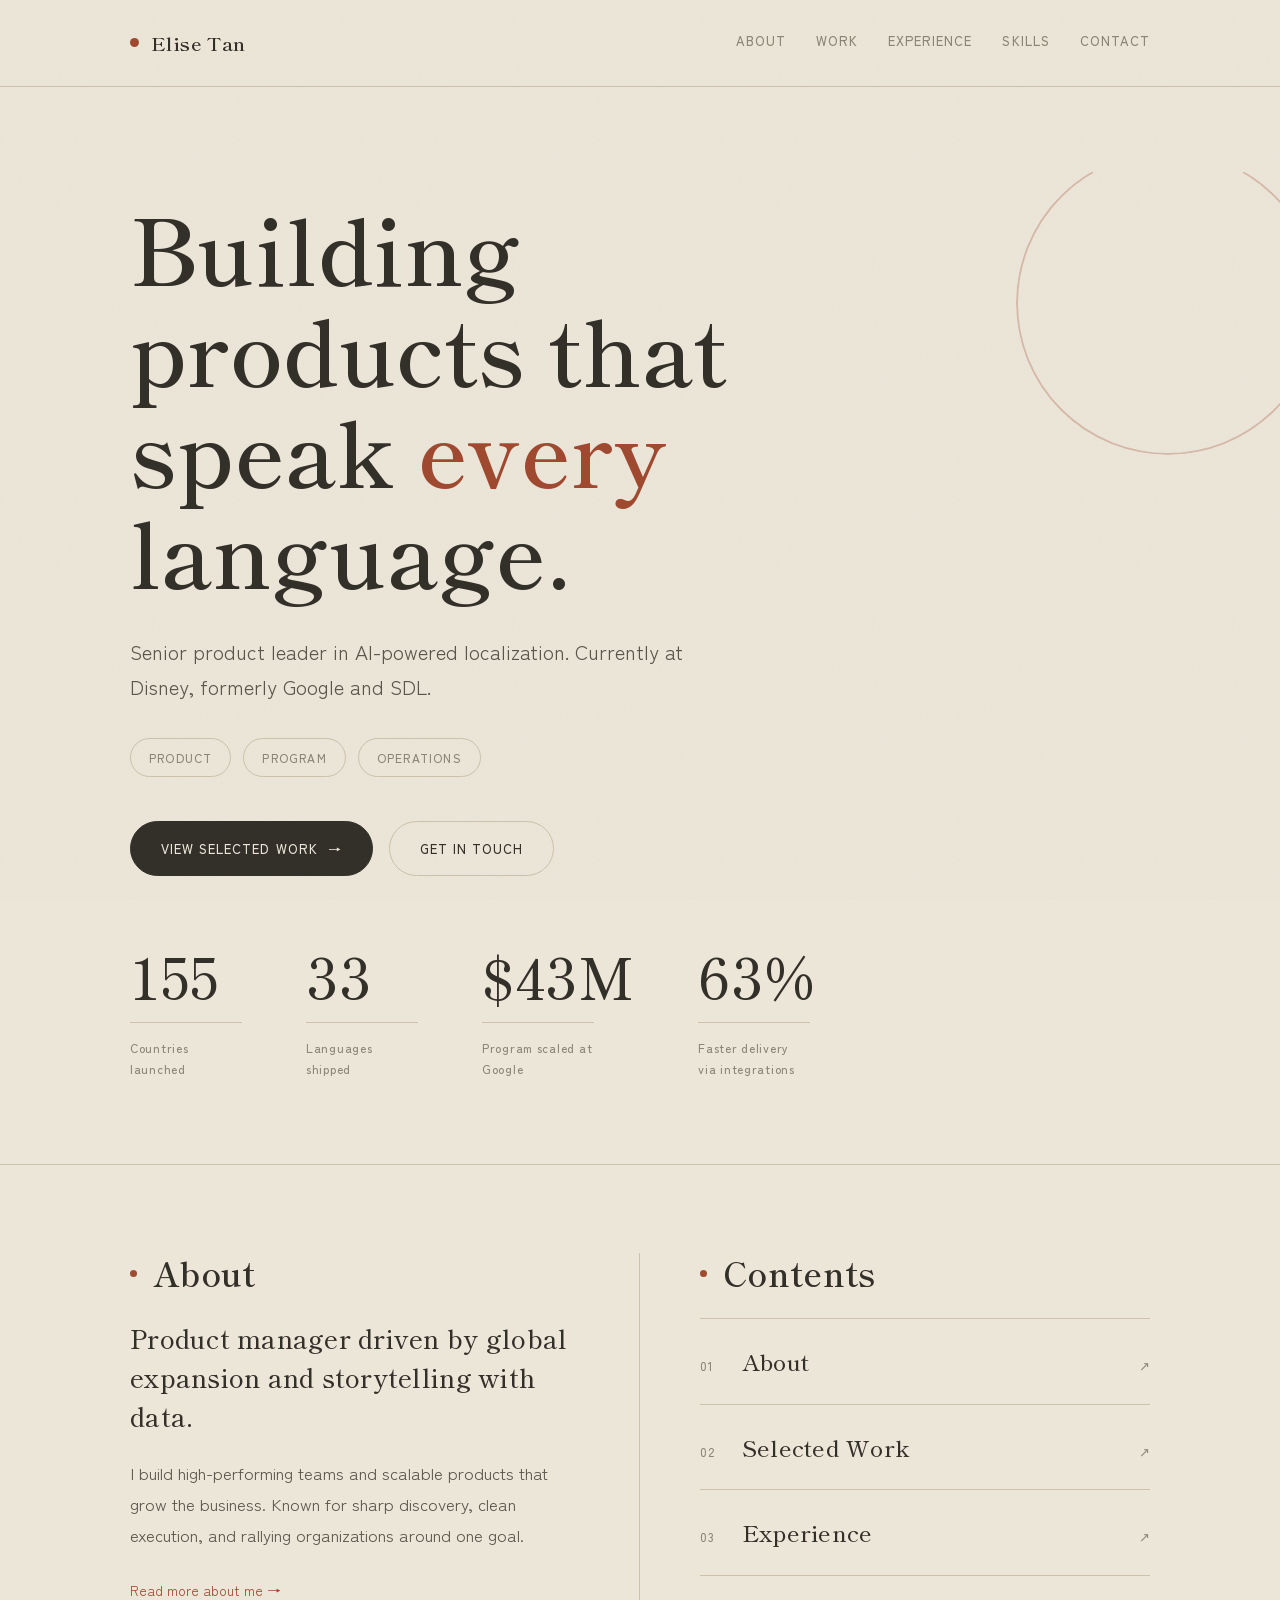
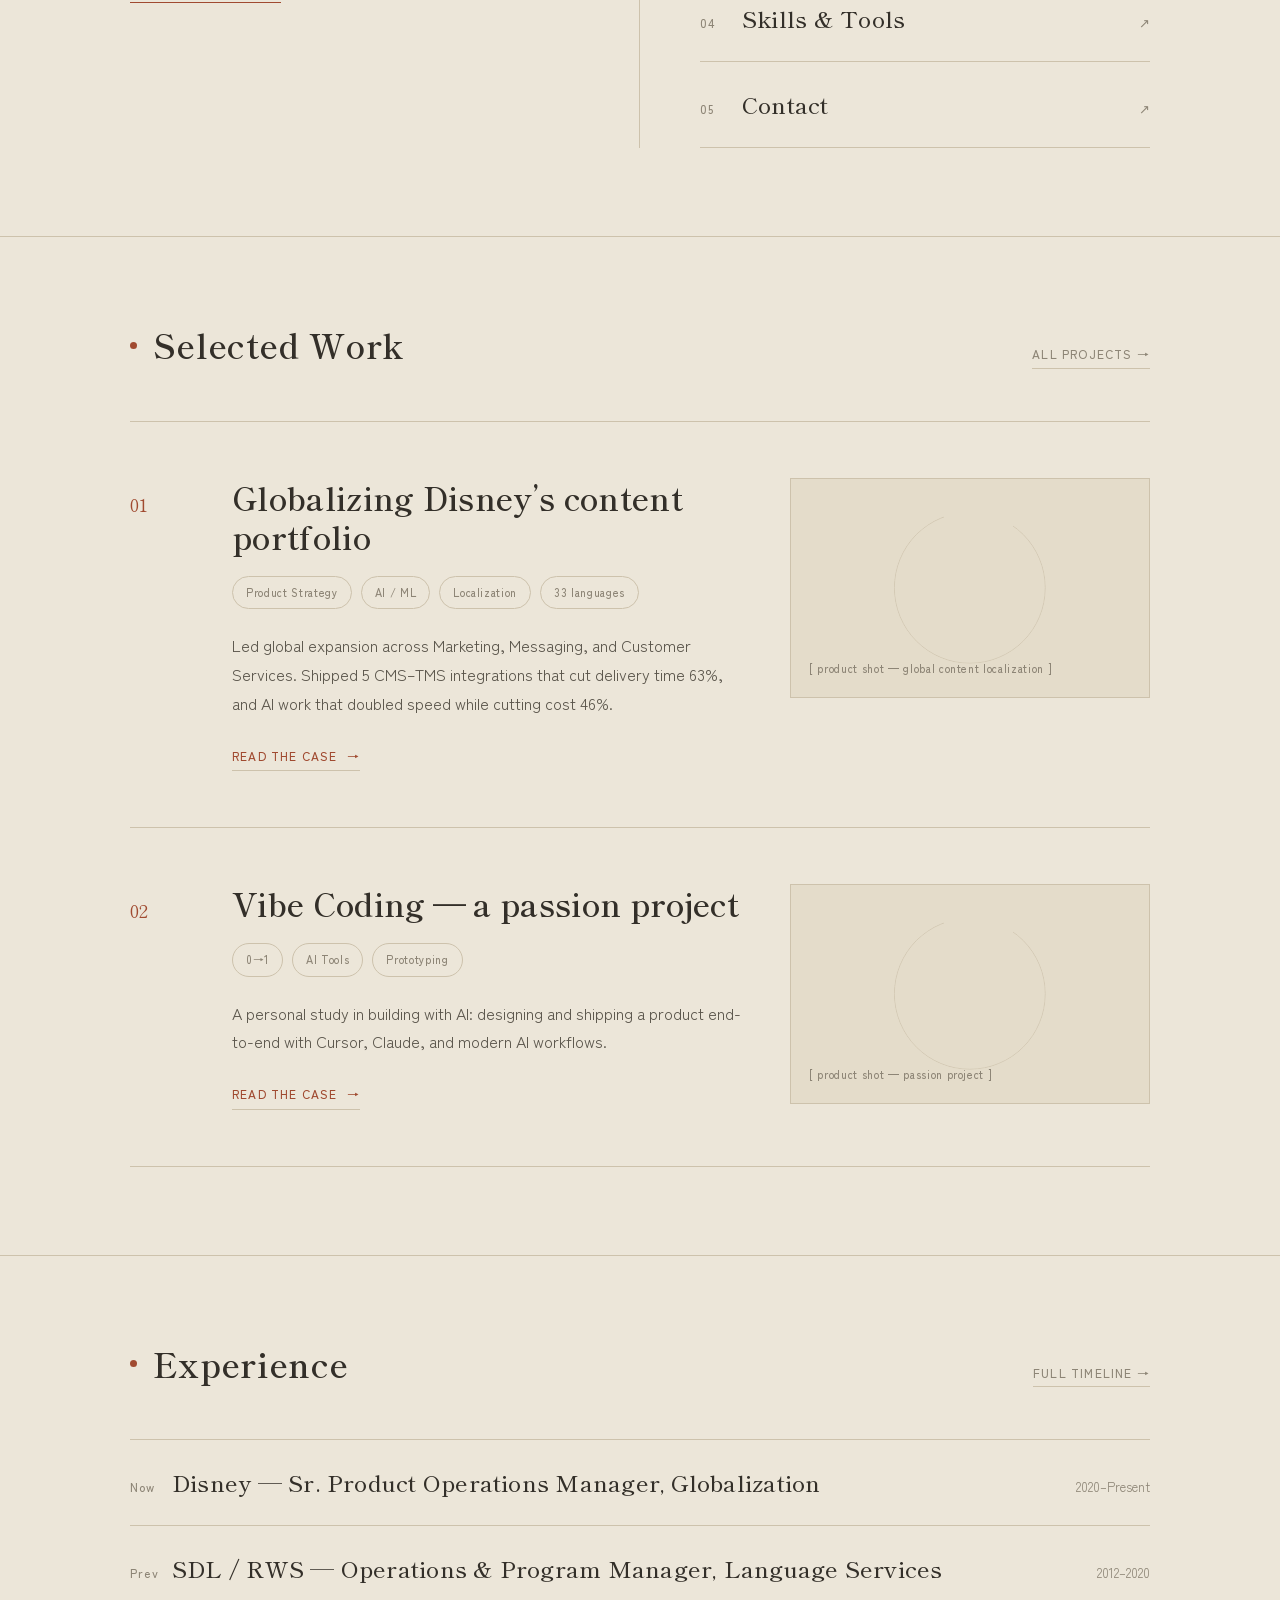
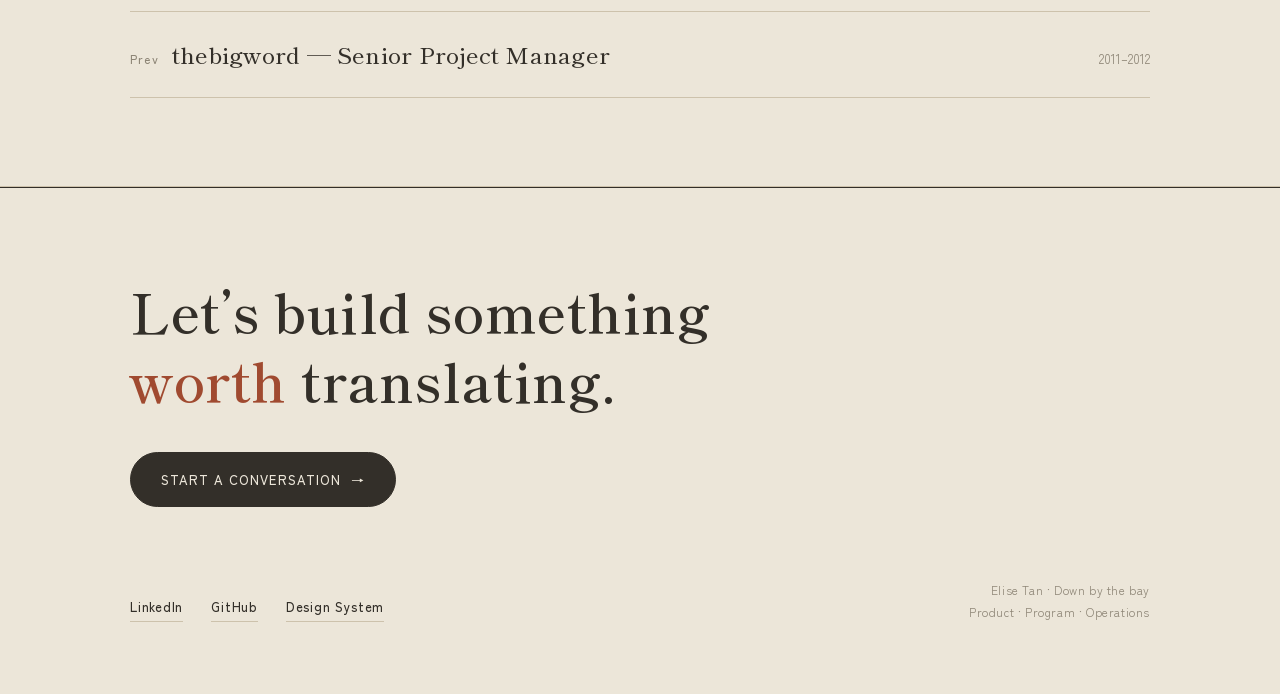
==== index.html @ db58aab1 "Initial Website" ====
<!DOCTYPE html>
<html lang="en">
<head>
<meta charset="UTF-8">
<meta name="viewport" content="width=device-width, initial-scale=1.0">
<title>Elise Tan — Product · Program · Operations</title>
<meta name="description" content="Senior product leader specializing in AI-powered localization. Currently at Disney, formerly Google & SDL.">
<link rel="preconnect" href="https://fonts.googleapis.com">
<link rel="preconnect" href="https://fonts.gstatic.com" crossorigin>
<link href="https://fonts.googleapis.com/css2?family=Shippori+Mincho:wght@400;500;600;700;800&family=Zen+Kaku+Gothic+New:wght@400;500;700&display=swap" rel="stylesheet">
<link rel="stylesheet" href="assets/site.css">
</head>
<body data-screen-label="Home">
  <header class="nav">
    <div class="nav-inner">
      <a class="mark" href="index.html"><span class="dot"></span>Elise Tan</a>
      <button class="nav-toggle" aria-expanded="false">Menu</button>
      <nav class="links">
        <a href="about.html">About</a>
        <a href="work.html">Work</a>
        <a href="experience.html">Experience</a>
        <a href="skills.html">Skills</a>
        <a href="contact.html">Contact</a>
      </nav>
    </div>
  </header>

  <main>
    <!-- HERO -->
    <section class="hero-section">
      <div class="wrap">
        <h1 class="hero-h1 reveal">Building products that speak <em>every</em> language.</h1>
        <p class="hero-lede reveal" data-delay="80">Senior product leader in AI-powered localization. Currently at Disney, formerly Google and SDL.</p>
        <div class="hero-tags reveal" data-delay="140">
          <span>Product</span><span>Program</span><span>Operations</span>
        </div>
        <div class="hero-cta reveal" data-delay="180">
          <a class="btn solid" href="work.html">View selected work <span class="arr">→</span></a>
          <a class="btn ghost" href="contact.html">Get in touch</a>
        </div>
        <div class="stats reveal" data-delay="240">
          <div class="stat"><div class="n">155</div><div class="t">Countries launched</div></div>
          <div class="stat"><div class="n">33</div><div class="t">Languages shipped</div></div>
          <div class="stat"><div class="n">$43M</div><div class="t">Program scaled at Google</div></div>
          <div class="stat"><div class="n">63%</div><div class="t">Faster delivery via integrations</div></div>
        </div>
      </div>
    </section>

    <!-- ABOUT + CONTENTS -->
    <section class="block">
      <div class="wrap two-col">
        <div class="col divide reveal">
          <div class="sec-head" style="margin-bottom:24px;"><h2>About</h2></div>
          <div class="prose">
            <p class="big">Product manager driven by global expansion and storytelling with data.</p>
            <p>I build high-performing teams and scalable products that grow the business. Known for sharp discovery, clean execution, and rallying organizations around one goal.</p>
            <p><a href="about.html" style="font-family:var(--sans);font-size:14px;color:var(--accent);text-decoration:none;border-bottom:1px solid var(--accent);padding-bottom:2px;">Read more about me →</a></p>
          </div>
        </div>
        <div class="col divide reveal" data-delay="100">
          <div class="sec-head" style="margin-bottom:24px;"><h2>Contents</h2></div>
          <ul class="toc">
            <li><a href="about.html"><span class="num">01</span><span class="nm">About</span><span class="pg">↗</span></a></li>
            <li><a href="work.html"><span class="num">02</span><span class="nm">Selected Work</span><span class="pg">↗</span></a></li>
            <li><a href="experience.html"><span class="num">03</span><span class="nm">Experience</span><span class="pg">↗</span></a></li>
            <li><a href="skills.html"><span class="num">04</span><span class="nm">Skills &amp; Tools</span><span class="pg">↗</span></a></li>
            <li><a href="contact.html"><span class="num">05</span><span class="nm">Contact</span><span class="pg">↗</span></a></li>
          </ul>
        </div>
      </div>
    </section>

    <!-- SELECTED WORK -->
    <section class="block">
      <div class="wrap">
        <div class="sec-head reveal"><h2>Selected Work</h2><a class="link" href="work.html">All projects →</a></div>
        <article class="piece reveal">
          <div class="pn">01</div>
          <div>
            <h3><a href="work-disney.html">Globalizing Disney’s content portfolio</a></h3>
            <div class="tags"><span class="tag">Product Strategy</span><span class="tag">AI / ML</span><span class="tag">Localization</span><span class="tag">33 languages</span></div>
            <p>Led global expansion across Marketing, Messaging, and Customer Services. Shipped 5 CMS–TMS integrations that cut delivery time 63%, and AI work that doubled speed while cutting cost 46%.</p>
            <a class="more" href="work-disney.html">Read the case <span class="arr">→</span></a>
          </div>
          <a href="work-disney.html" class="ph med" style="text-decoration:none;"><span class="cap">[ product shot — global content localization ]</span></a>
        </article>
        <article class="piece reveal">
          <div class="pn">02</div>
          <div>
            <h3><a href="work-vibe.html">Vibe Coding — a passion project</a></h3>
            <div class="tags"><span class="tag">0→1</span><span class="tag">AI Tools</span><span class="tag">Prototyping</span></div>
            <p>A personal study in building with AI: designing and shipping a product end-to-end with Cursor, Claude, and modern AI workflows.</p>
            <a class="more" href="work-vibe.html">Read the case <span class="arr">→</span></a>
          </div>
          <a href="work-vibe.html" class="ph med" style="text-decoration:none;"><span class="cap">[ product shot — passion project ]</span></a>
        </article>
      </div>
    </section>

    <!-- EXPERIENCE PEEK -->
    <section class="block">
      <div class="wrap">
        <div class="sec-head reveal"><h2>Experience</h2><a class="link" href="experience.html">Full timeline →</a></div>
        <div class="reveal">
          <ul class="toc">
            <li><a href="experience.html"><span class="num">Now</span><span class="nm">Disney — Sr. Product Operations Manager, Globalization</span><span class="pg">2020–Present</span></a></li>
            <li><a href="experience.html"><span class="num">Prev</span><span class="nm">SDL / RWS — Operations &amp; Program Manager, Language Services</span><span class="pg">2012–2020</span></a></li>
            <li><a href="experience.html"><span class="num">Prev</span><span class="nm">thebigword — Senior Project Manager</span><span class="pg">2011–2012</span></a></li>
          </ul>
        </div>
      </div>
    </section>
  </main>

  <footer class="site-footer">
    <div class="wrap">
      <div class="cta reveal">
        <h2>Let’s build something<br><em>worth</em> translating.</h2>
        <a class="btn solid" href="contact.html">Start a conversation <span class="arr">→</span></a>
      </div>
      <div class="ft-bottom">
        <div class="ft-links">
          <a href="https://www.linkedin.com/in/elisetan" target="_blank" rel="noopener">LinkedIn</a>
          <a href="https://github.com/etantechpm" target="_blank" rel="noopener">GitHub</a>
          <a href="design-system.html">Design System</a>
        </div>
        <div class="colophon">Elise Tan · Down by the bay<br>Product · Program · Operations</div>
      </div>
    </div>
  </footer>

  <script src="assets/site.js"></script>
</body>
</html>
---- assets/site.css ----
/* ============================================================
   Elise Tan — Portfolio
   侘寂 WABI-SABI — washi paper, sumi ink, one quiet seal accent
   ============================================================ */
:root{
  /* washi paper & sumi ink — warm, low-contrast, imperfect */
  --washi:#ece6d9;
  --washi-2:#e4dcca;
  --card:#f1ecdf;
  --sumi:#332f29;
  --sumi-soft:#5b564c;
  --muted:#8d8576;
  --line:#cdc2ac;            /* soft warm hairline */
  --seal:#a04a30;            /* muted persimmon — the hanko seal */
  --moss:#6f7256;            /* rare secondary */

  /* legacy hooks so older inline styles resolve quietly */
  --ink:#332f29;
  --ink-soft:#5b564c;
  --paper:#ece6d9;
  --paper-2:#e4dcca;
  --rule:#b6ab93;
  --accent:#a04a30;
  --accent-deep:#874027;
  --accent-tint:rgba(160,74,48,0.12);
  /* neutralise any leftover Memphis references → all become quiet seal/ink */
  --pink:#a04a30; --cyan:#6f7256; --yellow:#b89a5e; --blue:#5b564c;

  --mincho:'Shippori Mincho','Hiragino Mincho ProN',serif;
  --gothic:'Zen Kaku Gothic New','Hiragino Kaku Gothic ProN',system-ui,sans-serif;
  --display:var(--mincho);
  --sans:var(--gothic);
  --serif:var(--mincho);

  --maxw:1140px;
  --pad:60px;
}

*{box-sizing:border-box;margin:0;padding:0;}
html{scroll-behavior:smooth;}
body{
  background:var(--washi);
  color:var(--sumi);
  font-family:var(--gothic);
  -webkit-font-smoothing:antialiased;
  line-height:1.78;
  font-size:16.5px;
  font-weight:400;
}
/* faint paper grain — texture, not imagery */
body::after{
  content:"";position:fixed;inset:0;pointer-events:none;z-index:9990;
  opacity:.05;mix-blend-mode:multiply;
  background-image:url("data:image/svg+xml,%3Csvg xmlns='http://www.w3.org/2000/svg' width='180' height='180'%3E%3Cfilter id='n'%3E%3CfeTurbulence type='fractalNoise' baseFrequency='0.85' numOctaves='2' stitchTiles='stitch'/%3E%3C/filter%3E%3Crect width='100%25' height='100%25' filter='url(%23n)'/%3E%3C/svg%3E");
}
::selection{background:rgba(160,74,48,0.18);color:var(--seal);}
a{color:inherit;}
img{max-width:100%;display:block;}

.wrap{max-width:var(--maxw);margin:0 auto;padding:0 var(--pad);}

.label{font-family:var(--gothic);font-size:11px;letter-spacing:0.28em;text-transform:uppercase;color:var(--muted);font-weight:500;}
.serif-em,em{font-style:normal;color:var(--seal);}

h1,h2,h3,h4{font-family:var(--mincho);font-weight:600;letter-spacing:0.01em;line-height:1.2;}

/* ============================================================
   NAV — quiet hairline
   ============================================================ */
.nav{position:sticky;top:0;z-index:50;background:color-mix(in srgb,var(--washi) 90%,transparent);backdrop-filter:saturate(120%) blur(8px);border-bottom:1px solid var(--line);}
.nav-inner{display:flex;justify-content:space-between;align-items:center;max-width:var(--maxw);margin:0 auto;padding:26px var(--pad);}
.nav .mark{font-family:var(--mincho);font-weight:600;letter-spacing:0.02em;font-size:19px;text-decoration:none;color:var(--sumi);white-space:nowrap;display:flex;align-items:center;gap:12px;}
.nav .mark .dot{width:9px;height:9px;border-radius:50%;background:var(--seal);}
.nav .links{display:flex;gap:30px;align-items:baseline;}
.nav .links a{font-family:var(--gothic);font-size:13px;font-weight:500;letter-spacing:0.08em;text-transform:uppercase;color:var(--muted);text-decoration:none;padding-bottom:4px;border-bottom:1px solid transparent;transition:color .3s,border-color .3s;}
.nav .links a:hover{color:var(--sumi);}
.nav .links a.active{color:var(--sumi);border-color:var(--seal);}
.nav-toggle{display:none;background:none;border:0;cursor:pointer;font-family:var(--gothic);font-size:12px;letter-spacing:0.08em;text-transform:uppercase;color:var(--sumi);}

/* ============================================================
   PAGE HEADER — heading-first, generous ma, vertical label
   ============================================================ */
.page-head{position:relative;padding:104px 0 72px;border-bottom:1px solid var(--line);}
.page-head .wrap{display:flex;flex-direction:column;position:relative;}
.page-head h1{order:1;font-family:var(--mincho);font-size:clamp(42px,6.4vw,76px);line-height:1.12;font-weight:600;letter-spacing:0.005em;margin-bottom:32px;max-width:18ch;}
.page-head .lede{order:2;max-width:600px;font-size:19px;line-height:1.75;color:var(--sumi-soft);font-weight:400;}
.page-head .kicker{order:3;position:absolute;top:4px;right:0;display:flex;flex-direction:column;align-items:center;gap:16px;writing-mode:vertical-rl;text-orientation:mixed;}
.page-head .kicker .dot{width:11px;height:11px;border-radius:50%;background:var(--seal);}
.page-head .kicker .label{font-size:12px;letter-spacing:0.32em;color:var(--muted);}

/* ============================================================
   SECTION SCAFFOLD
   ============================================================ */
section.block{padding:88px 0;border-bottom:1px solid var(--line);}
.sec-head{display:flex;justify-content:space-between;align-items:baseline;margin-bottom:52px;gap:24px;flex-wrap:wrap;}
.sec-head h2{font-family:var(--mincho);font-size:clamp(24px,3.2vw,34px);font-weight:600;letter-spacing:0.01em;display:flex;align-items:baseline;gap:16px;}
.sec-head h2::before{content:"";align-self:center;width:7px;height:7px;border-radius:50%;background:var(--seal);flex:none;}
.sec-head .link{font-family:var(--gothic);font-size:12px;font-weight:500;letter-spacing:0.1em;text-transform:uppercase;color:var(--muted);text-decoration:none;border-bottom:1px solid var(--line);padding-bottom:3px;transition:color .3s,border-color .3s;}
.sec-head .link:hover{color:var(--seal);border-color:var(--seal);}

/* stats */
.stats{display:flex;gap:64px;flex-wrap:wrap;}
.stats .stat .n{font-family:var(--mincho);font-size:clamp(40px,5vw,56px);font-weight:500;letter-spacing:0.01em;line-height:1;}
.stats .stat .n em{color:var(--seal);}
.stats .stat .t{font-family:var(--gothic);font-size:12px;font-weight:500;letter-spacing:0.06em;color:var(--muted);margin-top:18px;max-width:16ch;padding-top:14px;border-top:1px solid var(--line);}

/* two-column */
.two-col{display:grid;grid-template-columns:1fr 1fr;gap:0;}
.two-col .col.divide:first-child{padding-right:var(--pad);border-right:1px solid var(--line);}
.two-col .col.divide:last-child{padding-left:var(--pad);}
.prose p{font-size:17px;line-height:1.85;color:var(--sumi-soft);font-weight:400;margin-bottom:22px;}
.prose p:last-child{margin-bottom:0;}
.prose .big{font-family:var(--mincho);font-size:26px;line-height:1.5;color:var(--sumi);font-weight:500;letter-spacing:0.01em;}

/* table-of-contents list */
.toc{list-style:none;}
.toc li{display:flex;justify-content:space-between;align-items:center;border-bottom:1px solid var(--line);}
.toc li:first-child{border-top:1px solid var(--line);}
.toc a{display:flex;flex:1;justify-content:space-between;align-items:baseline;text-decoration:none;color:var(--sumi);padding:22px 0;transition:padding-left .35s ease,color .3s;}
.toc a:hover{padding-left:16px;color:var(--seal);}
.toc .num{font-family:var(--gothic);font-size:12px;font-weight:500;letter-spacing:0.1em;color:var(--muted);width:42px;flex:none;}
.toc .nm{flex:1;font-family:var(--mincho);font-size:23px;font-weight:500;letter-spacing:0.01em;}
.toc .pg{font-family:var(--gothic);font-size:13px;color:var(--muted);}

/* ============================================================
   WORK / PROJECT PIECES
   ============================================================ */
.piece{display:grid;grid-template-columns:54px 1fr 360px;gap:48px;padding:56px 0;border-top:1px solid var(--line);align-items:start;}
.piece:last-child{border-bottom:1px solid var(--line);}
.piece .pn{font-family:var(--mincho);font-size:18px;color:var(--seal);padding-top:10px;}
.piece h3{font-family:var(--mincho);font-size:32px;font-weight:600;letter-spacing:0.01em;line-height:1.22;margin-bottom:20px;}
.piece h3 a{text-decoration:none;border-bottom:1px solid transparent;transition:border-color .3s,color .3s;padding-bottom:2px;}
.piece h3 a:hover{color:var(--seal);border-color:var(--seal);}
.piece .tags{display:flex;flex-wrap:wrap;gap:9px;margin-bottom:22px;}
.tag{font-family:var(--gothic);font-size:11px;font-weight:500;letter-spacing:0.06em;color:var(--muted);border:1px solid var(--line);border-radius:100px;padding:6px 13px;transition:color .3s,border-color .3s;}
.tag:hover{color:var(--seal);border-color:var(--seal);}
.piece p{font-size:16px;line-height:1.8;color:var(--sumi-soft);font-weight:400;margin-bottom:22px;}
.piece .more{font-family:var(--gothic);font-size:12px;font-weight:500;letter-spacing:0.1em;text-transform:uppercase;color:var(--seal);text-decoration:none;display:inline-flex;align-items:center;gap:9px;border-bottom:1px solid var(--line);padding-bottom:4px;transition:border-color .3s;}
.piece .more:hover{border-color:var(--seal);}
.piece .more .arr{transition:transform .3s;}
.piece .more:hover .arr{transform:translateX(5px);}

/* placeholder — quiet washi panel + faint circle */
.ph{position:relative;border:1px solid var(--line);background:var(--washi-2);display:flex;align-items:flex-end;padding:18px;overflow:hidden;}
.ph::before{content:"";position:absolute;top:50%;left:50%;transform:translate(-50%,-50%);width:42%;aspect-ratio:1;border:1.5px solid var(--line);border-radius:50%;-webkit-mask:conic-gradient(from 35deg,#000 0 305deg,transparent 305deg);mask:conic-gradient(from 35deg,#000 0 305deg,transparent 305deg);opacity:.7;}
.ph .cap{position:relative;z-index:1;font-family:var(--gothic);font-size:11px;font-weight:500;letter-spacing:0.06em;color:var(--muted);}
.ph.tall{height:320px;}
.ph.med{height:220px;}
.ph.wide{aspect-ratio:16/9;}

/* ============================================================
   EXPERIENCE TIMELINE
   ============================================================ */
.org{padding:56px 0;border-top:1px solid var(--line);display:grid;grid-template-columns:280px 1fr;gap:48px;}
.org:last-child{border-bottom:1px solid var(--line);}
.org .org-head .co{font-family:var(--mincho);font-size:30px;font-weight:600;letter-spacing:0.01em;line-height:1.2;}
.org .org-head .loc{font-family:var(--gothic);font-size:12px;font-weight:500;letter-spacing:0.06em;color:var(--muted);margin-top:14px;}
.org .roles{display:flex;flex-direction:column;gap:38px;}
.role .role-top{display:flex;justify-content:space-between;align-items:baseline;gap:20px;border-bottom:1px solid var(--line);padding-bottom:14px;margin-bottom:18px;}
.role .role-top .rt{font-family:var(--mincho);font-size:21px;font-weight:500;letter-spacing:0.01em;}
.role .role-top .rd{font-family:var(--gothic);font-size:12px;font-weight:500;color:var(--muted);white-space:nowrap;letter-spacing:0.04em;}
.role ul{list-style:none;display:flex;flex-direction:column;gap:13px;}
.role ul li{font-size:16px;line-height:1.7;color:var(--sumi-soft);font-weight:400;padding-left:26px;position:relative;}
.role ul li::before{content:"";position:absolute;left:2px;top:13px;width:6px;height:6px;border-radius:50%;background:var(--seal);opacity:.5;}
.role ul li b{font-weight:700;color:var(--sumi);font-variant-numeric:tabular-nums;}

/* ============================================================
   SKILLS
   ============================================================ */
.skill-group{padding:44px 0;border-top:1px solid var(--line);display:grid;grid-template-columns:280px 1fr;gap:48px;align-items:start;}
.skill-group:last-child{border-bottom:1px solid var(--line);}
.skill-group h3{font-family:var(--mincho);font-size:25px;font-weight:600;letter-spacing:0.01em;display:flex;align-items:baseline;gap:13px;}
.skill-group h3::before{content:"";align-self:center;width:7px;height:7px;border-radius:50%;background:var(--seal);flex:none;}
.skill-group h3 .meta{font-family:var(--gothic);font-size:12px;font-weight:500;letter-spacing:0.05em;color:var(--muted);display:block;margin-top:8px;}
.skill-chips{display:flex;flex-wrap:wrap;gap:11px;align-content:start;}
.skill-chips span{font-family:var(--gothic);font-size:13px;font-weight:500;color:var(--sumi-soft);border:1px solid var(--line);background:var(--card);padding:9px 16px;border-radius:100px;transition:color .3s,border-color .3s,background .3s;}
.skill-chips span:hover{color:var(--seal);border-color:var(--seal);background:var(--washi);}

/* education / cert lists */
.list-rows{list-style:none;}
.list-rows li{display:grid;grid-template-columns:1fr auto;gap:24px;padding:22px 0;border-top:1px solid var(--line);align-items:baseline;}
.list-rows li:last-child{border-bottom:1px solid var(--line);}
.list-rows .d{font-family:var(--mincho);font-size:20px;font-weight:500;letter-spacing:0.01em;}
.list-rows .d .sub{font-family:var(--gothic);font-size:13px;font-weight:400;color:var(--muted);display:block;margin-top:6px;}
.list-rows .yr{font-family:var(--gothic);font-size:13px;font-weight:500;color:var(--muted);white-space:nowrap;}

/* fun facts */
.facts{display:flex;flex-wrap:wrap;gap:12px;}
.facts span{font-family:var(--mincho);font-size:18px;font-weight:400;letter-spacing:0.01em;color:var(--sumi);border:1px solid var(--line);border-radius:100px;padding:9px 18px;}

/* ============================================================
   BUTTONS — quiet, generous
   ============================================================ */
.btn{font-family:var(--gothic);font-size:13px;font-weight:500;letter-spacing:0.08em;text-transform:uppercase;text-decoration:none;display:inline-flex;align-items:center;gap:10px;padding:15px 30px;border-radius:100px;border:1px solid var(--sumi);cursor:pointer;transition:background .35s,color .35s,border-color .35s;}
.btn.solid{background:var(--sumi);color:var(--washi);border-color:var(--sumi);}
.btn.solid:hover{background:var(--seal);border-color:var(--seal);}
.btn.ghost{background:transparent;color:var(--sumi);border-color:var(--line);}
.btn.ghost:hover{border-color:var(--sumi);}
.btn .arr{transition:transform .3s;}
.btn:hover .arr{transform:translateX(3px);}

/* ============================================================
   CONTACT
   ============================================================ */
.contact-grid{border-top:1px solid var(--line);}
.contact-row{display:grid;grid-template-columns:130px 1fr auto;gap:28px;align-items:center;padding:30px 0;border-bottom:1px solid var(--line);text-decoration:none;color:var(--sumi);transition:padding-left .35s ease;}
.contact-row:hover{padding-left:16px;}
.contact-row .k{font-family:var(--gothic);font-size:11px;font-weight:500;letter-spacing:0.2em;text-transform:uppercase;color:var(--muted);}
.contact-row .v{font-family:var(--mincho);font-size:26px;font-weight:500;letter-spacing:0.01em;}
.contact-row .arr{font-family:var(--gothic);font-size:18px;color:var(--muted);transition:color .3s,transform .3s;}
.contact-row:hover .arr{color:var(--seal);transform:translate(4px,-4px);}

/* ============================================================
   FOOTER
   ============================================================ */
.site-footer{border-top:1px solid var(--sumi);padding:88px 0 72px;}
.site-footer .cta h2{font-family:var(--mincho);font-size:clamp(34px,5vw,54px);font-weight:600;letter-spacing:0.01em;line-height:1.28;margin-bottom:38px;}
.site-footer .cta h2 em{color:var(--seal);}
.site-footer .ft-bottom{display:flex;justify-content:space-between;align-items:flex-end;margin-top:72px;gap:24px;flex-wrap:wrap;}
.site-footer .ft-links{display:flex;gap:28px;flex-wrap:wrap;}
.site-footer .ft-links a{font-family:var(--gothic);font-size:13px;font-weight:500;letter-spacing:0.06em;color:var(--sumi);text-decoration:none;border-bottom:1px solid var(--line);padding-bottom:3px;transition:border-color .3s;}
.site-footer .ft-links a:hover{border-color:var(--seal);}
.site-footer .colophon{font-family:var(--gothic);font-size:12px;font-weight:400;letter-spacing:0.05em;color:var(--muted);line-height:1.8;text-align:right;}

/* ============================================================
   HOME HERO
   ============================================================ */
.hero-section{position:relative;padding:108px 0 84px;border-bottom:1px solid var(--line);overflow:hidden;}
.hero-section::after{content:"";position:absolute;top:64px;right:-40px;width:300px;height:300px;border:2px solid var(--seal);border-radius:50%;opacity:.28;pointer-events:none;-webkit-mask:conic-gradient(from 30deg,#000 0 300deg,transparent 300deg);mask:conic-gradient(from 30deg,#000 0 300deg,transparent 300deg);}
.hero-section .wrap{position:relative;z-index:1;}
.hero-h1{font-family:var(--mincho);font-size:clamp(46px,7.4vw,92px);line-height:1.1;font-weight:600;letter-spacing:0.005em;margin-bottom:34px;max-width:15ch;}
.hero-lede{max-width:580px;font-size:20px;line-height:1.75;color:var(--sumi-soft);font-weight:400;margin-bottom:34px;}
.hero-tags{display:flex;gap:12px;flex-wrap:wrap;margin-bottom:44px;}
.hero-tags span{font-family:var(--gothic);font-size:12px;font-weight:500;letter-spacing:0.1em;text-transform:uppercase;color:var(--muted);padding:8px 18px;border:1px solid var(--line);border-radius:100px;}
.hero-cta{display:flex;gap:16px;flex-wrap:wrap;margin-bottom:72px;}

/* ============================================================
   SCROLL REVEAL — translate only, opacity always 1
   ============================================================ */
@media (prefers-reduced-motion: no-preference){
  .reveal{transform:translateY(16px);transition:transform .8s cubic-bezier(.2,.7,.2,1);}
  .reveal.in{transform:none;}
}

/* ============================================================
   RESPONSIVE
   ============================================================ */
@media (max-width:980px){
  .page-head .kicker{position:static;writing-mode:horizontal-tb;flex-direction:row;margin-top:36px;}
}
@media (max-width:880px){
  :root{--pad:26px;}
  .nav .links{display:none;}
  .nav-toggle{display:block;}
  .nav.open .links{display:flex;position:absolute;top:100%;left:0;right:0;flex-direction:column;gap:18px;background:var(--washi);border-bottom:1px solid var(--line);padding:26px var(--pad);}
  .two-col{grid-template-columns:1fr;}
  .two-col .col.divide:first-child{border-right:0;padding-right:0;border-bottom:1px solid var(--line);padding-bottom:44px;margin-bottom:44px;}
  .two-col .col.divide:last-child{padding-left:0;}
  .piece{grid-template-columns:1fr;gap:24px;}
  .org,.skill-group{grid-template-columns:1fr;gap:22px;}
  .contact-row{grid-template-columns:100px 1fr auto;}
  .site-footer .ft-bottom{flex-direction:column;align-items:flex-start;}
  .site-footer .colophon{text-align:left;}
}

/* ============================================================
   PRINT
   ============================================================ */
@media print{
  .nav,.site-footer,.no-print{display:none !important;}
  body{background:#fff;}
  body::after{display:none;}
  section.block,.org{page-break-inside:avoid;}
  .reveal{transform:none !important;}
}
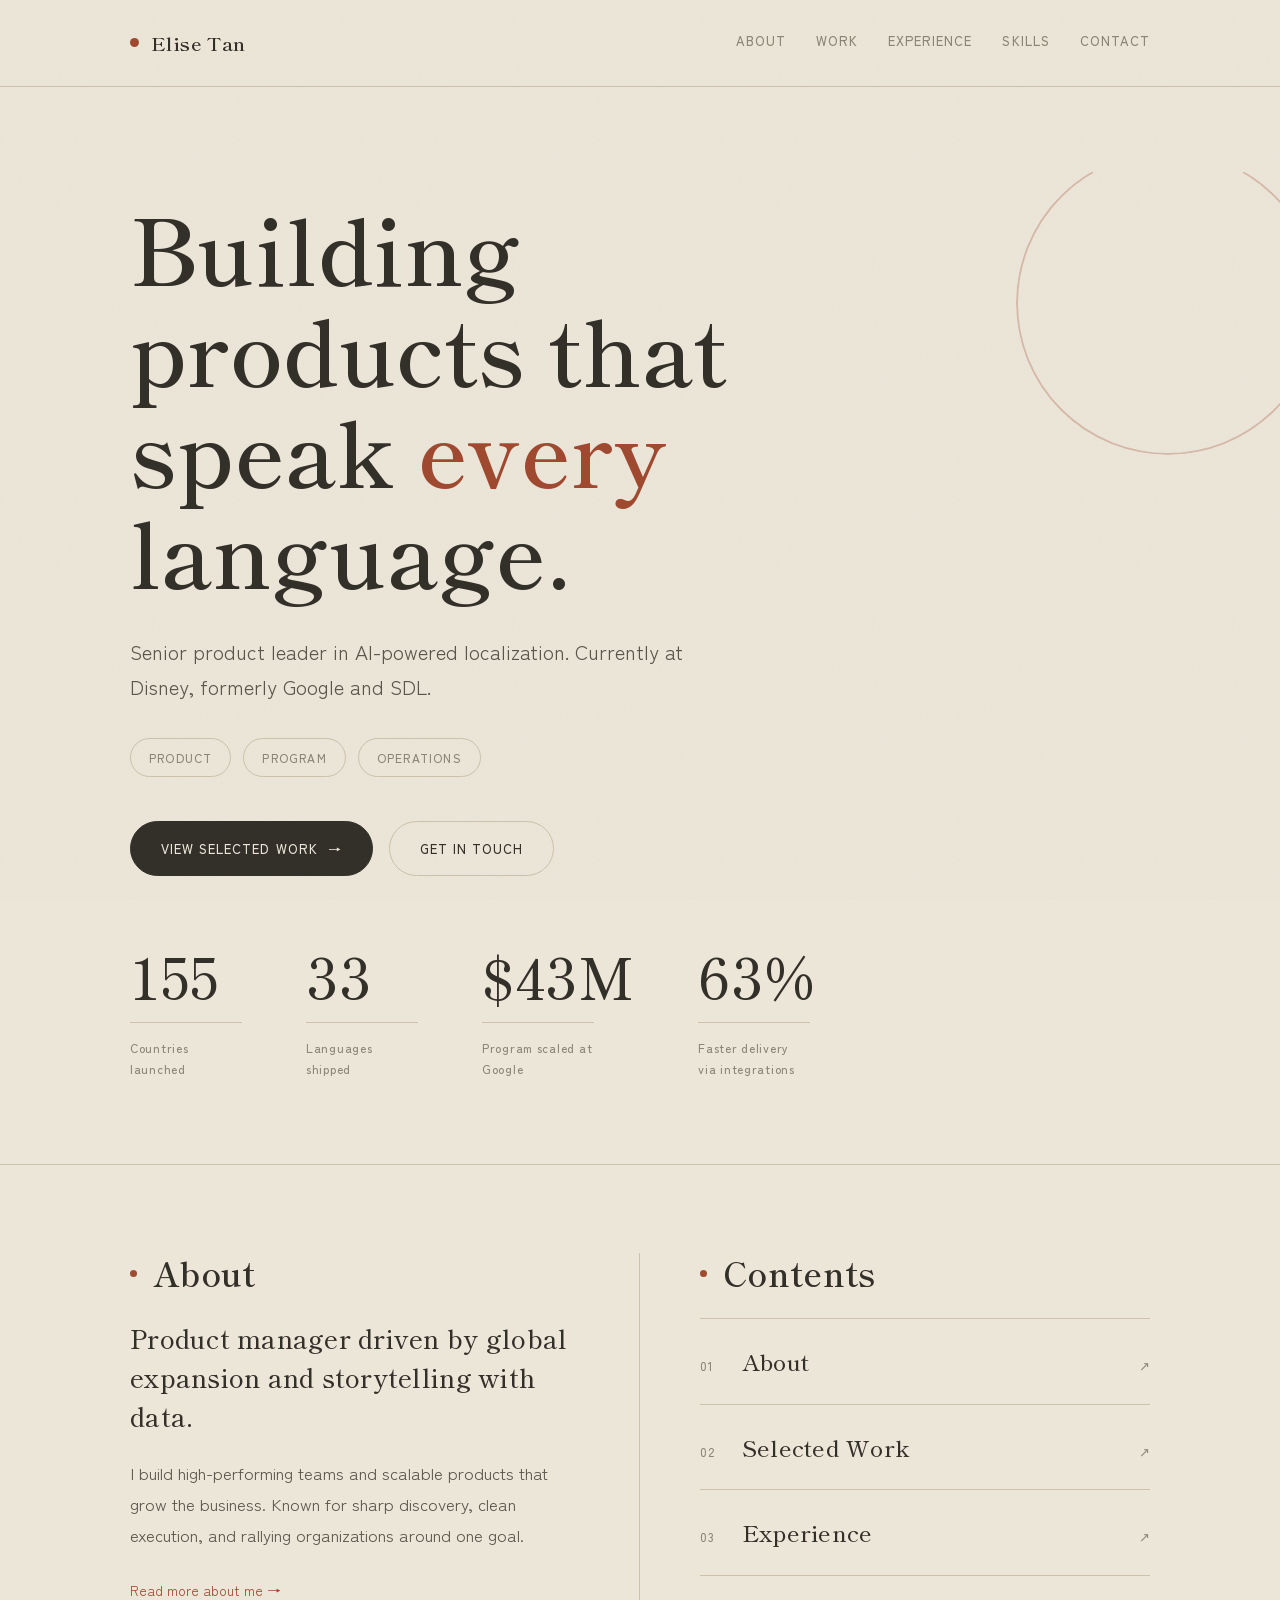
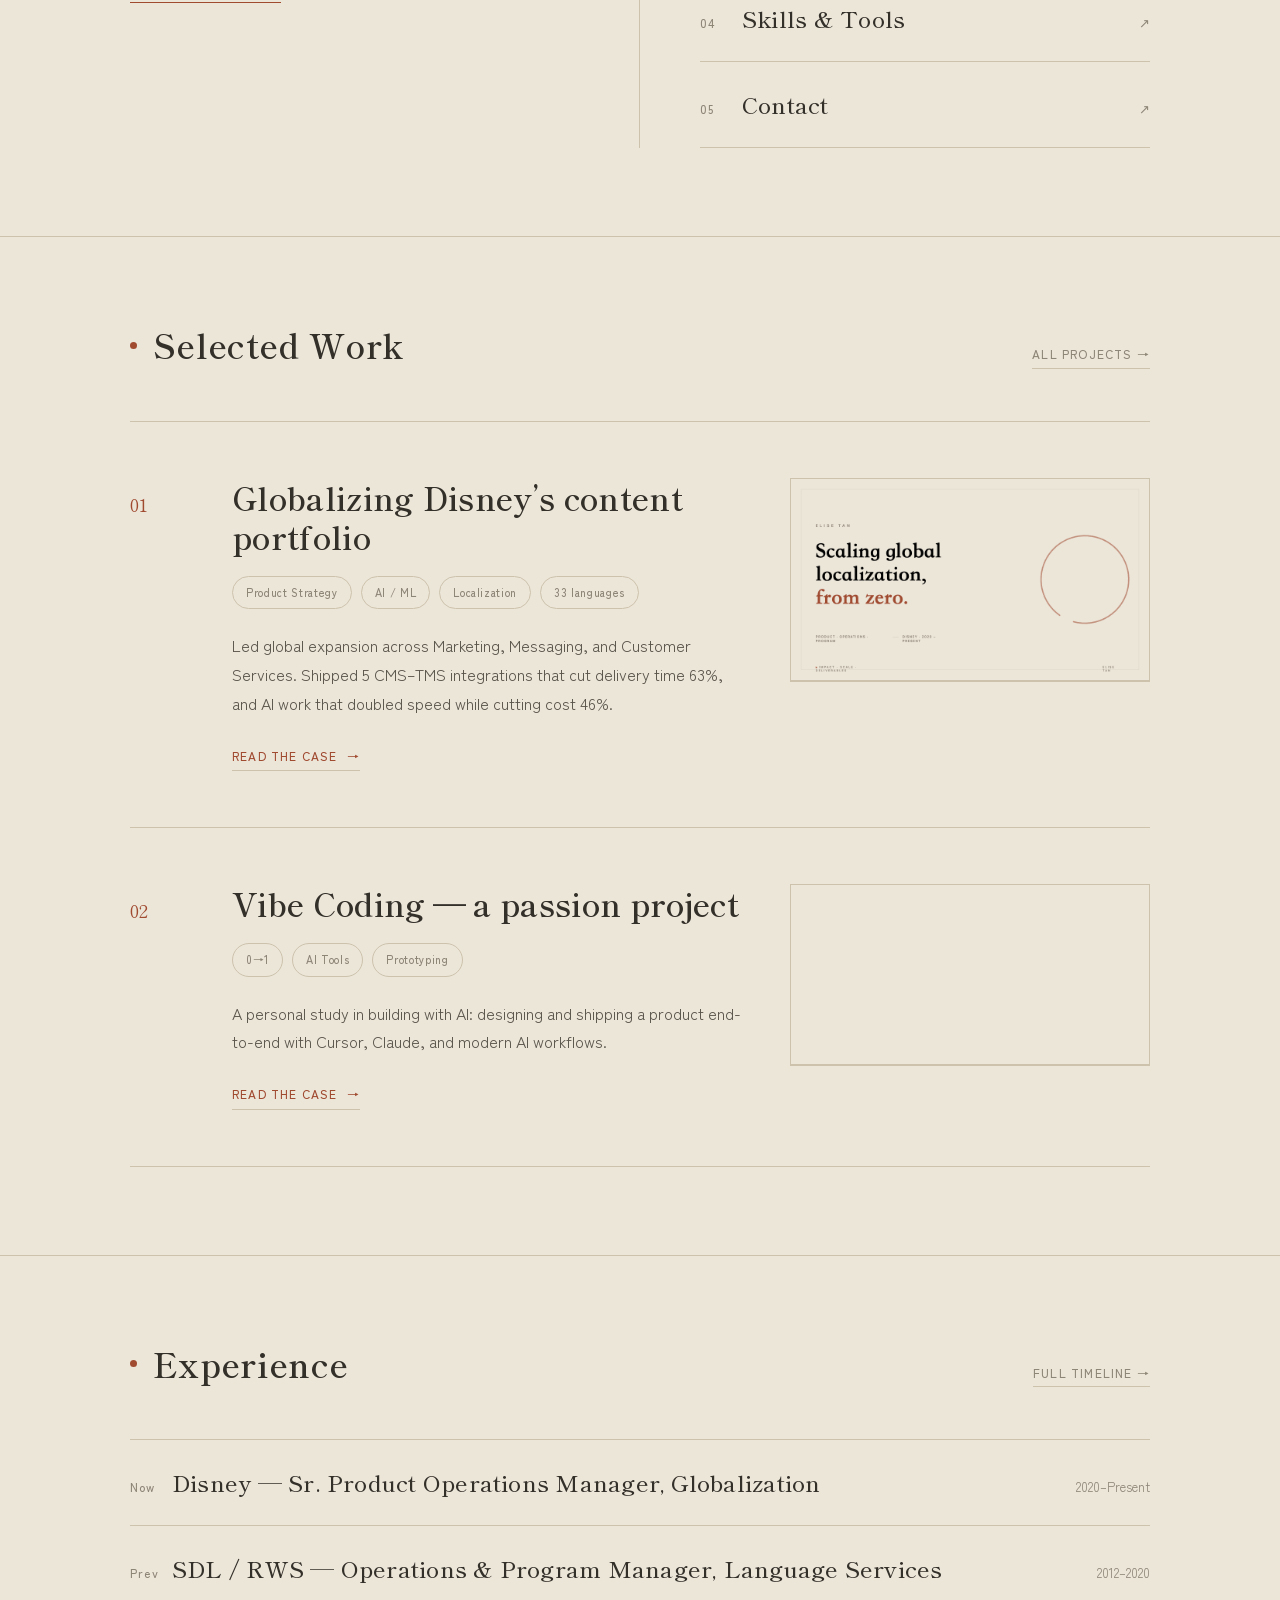
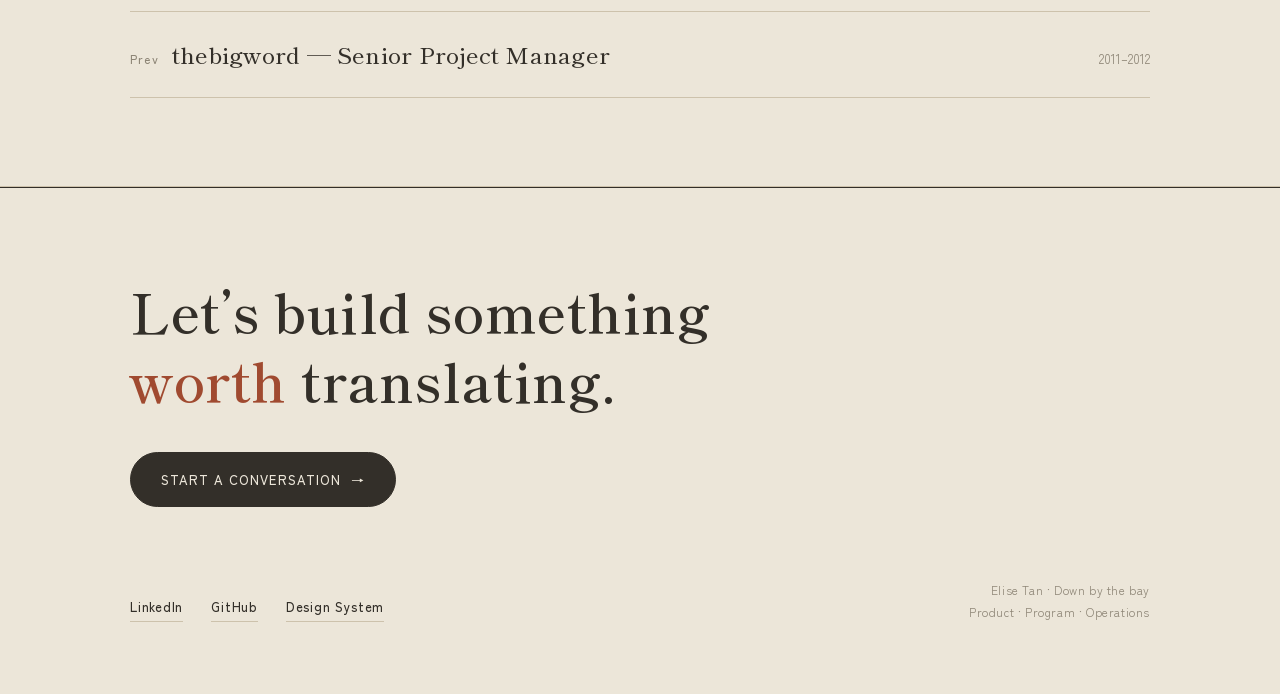
==== commit 19da3b20: "Fix mobile landing page." ====
--- a/index.html
+++ b/index.html
@@ -9,6 +9,12 @@
 <link rel="preconnect" href="https://fonts.gstatic.com" crossorigin>
 <link href="https://fonts.googleapis.com/css2?family=Shippori+Mincho:wght@400;500;600;700;800&family=Zen+Kaku+Gothic+New:wght@400;500;700&display=swap" rel="stylesheet">
 <link rel="stylesheet" href="assets/site.css">
+<style>
+  .work-thumb{display:block;align-self:start;border:1px solid var(--line);box-shadow:0 1px 0 var(--line);overflow:hidden;transition:box-shadow .4s,transform .4s;}
+  .work-thumb img,.work-thumb video{width:100%;display:block;}
+  .work-thumb:hover{box-shadow:0 16px 44px -26px rgba(51,47,41,.5);transform:translateY(-3px);}
+  @media (max-width:880px){.work-thumb{order:-1;}}
+</style>
 </head>
 <body data-screen-label="Home">
   <header class="nav">
@@ -83,7 +89,7 @@
             <p>Led global expansion across Marketing, Messaging, and Customer Services. Shipped 5 CMS–TMS integrations that cut delivery time 63%, and AI work that doubled speed while cutting cost 46%.</p>
             <a class="more" href="work-disney.html">Read the case <span class="arr">→</span></a>
           </div>
-          <a href="work-disney.html" class="ph med" style="text-decoration:none;"><span class="cap">[ product shot — global content localization ]</span></a>
+          <a href="work-disney.html" class="work-thumb" aria-label="Globalizing Disney’s content portfolio"><img src="assets/work-disney-hero.png" alt="Impact deck cover — Scaling global localization, from zero."></a>
         </article>
         <article class="piece reveal">
           <div class="pn">02</div>
@@ -93,7 +99,7 @@
             <p>A personal study in building with AI: designing and shipping a product end-to-end with Cursor, Claude, and modern AI workflows.</p>
             <a class="more" href="work-vibe.html">Read the case <span class="arr">→</span></a>
           </div>
-          <a href="work-vibe.html" class="ph med" style="text-decoration:none;"><span class="cap">[ product shot — passion project ]</span></a>
+          <a href="work-vibe.html" class="work-thumb" aria-label="Vibe Coding — a passion project"><video src="assets/vibe-dragon-legacy.mp4" autoplay muted loop playsinline preload="metadata" aria-label="Dragon Legacy gameplay — a pixel-art platformer"></video></a>
         </article>
       </div>
     </section>
